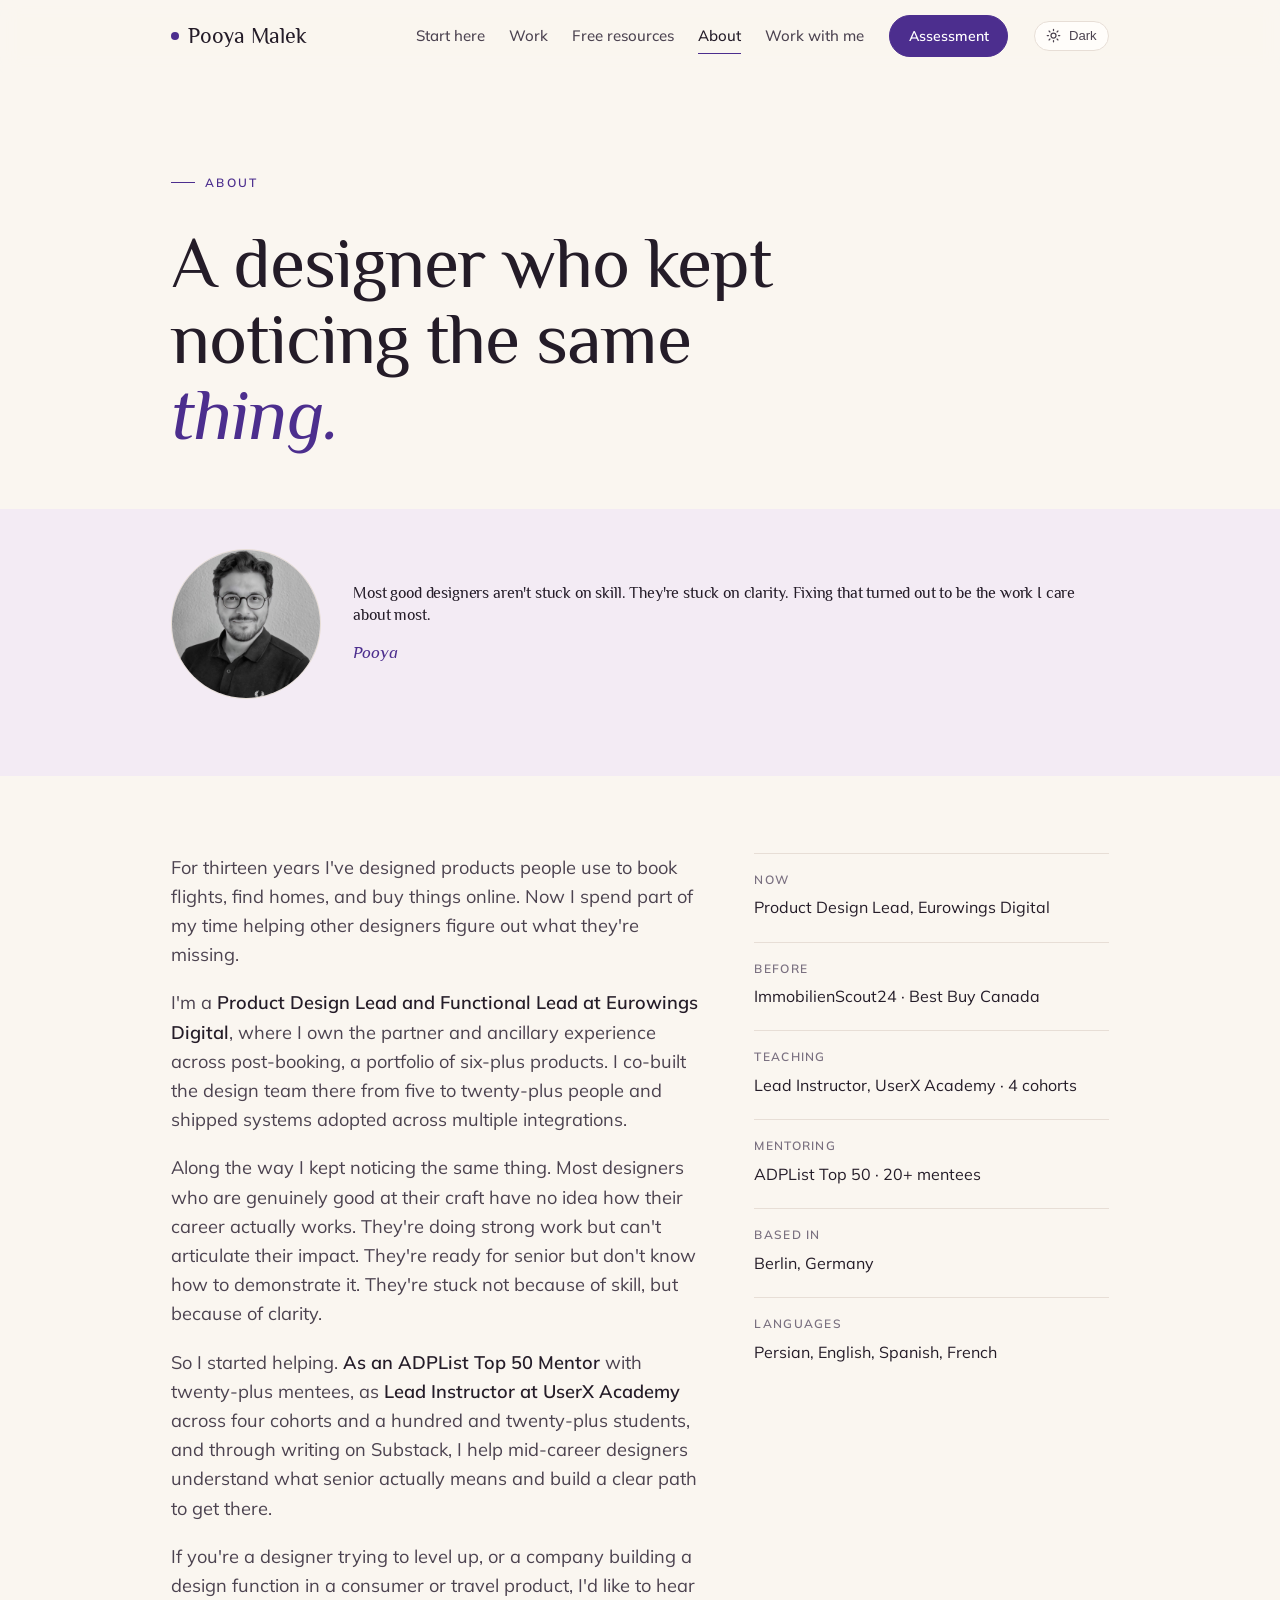
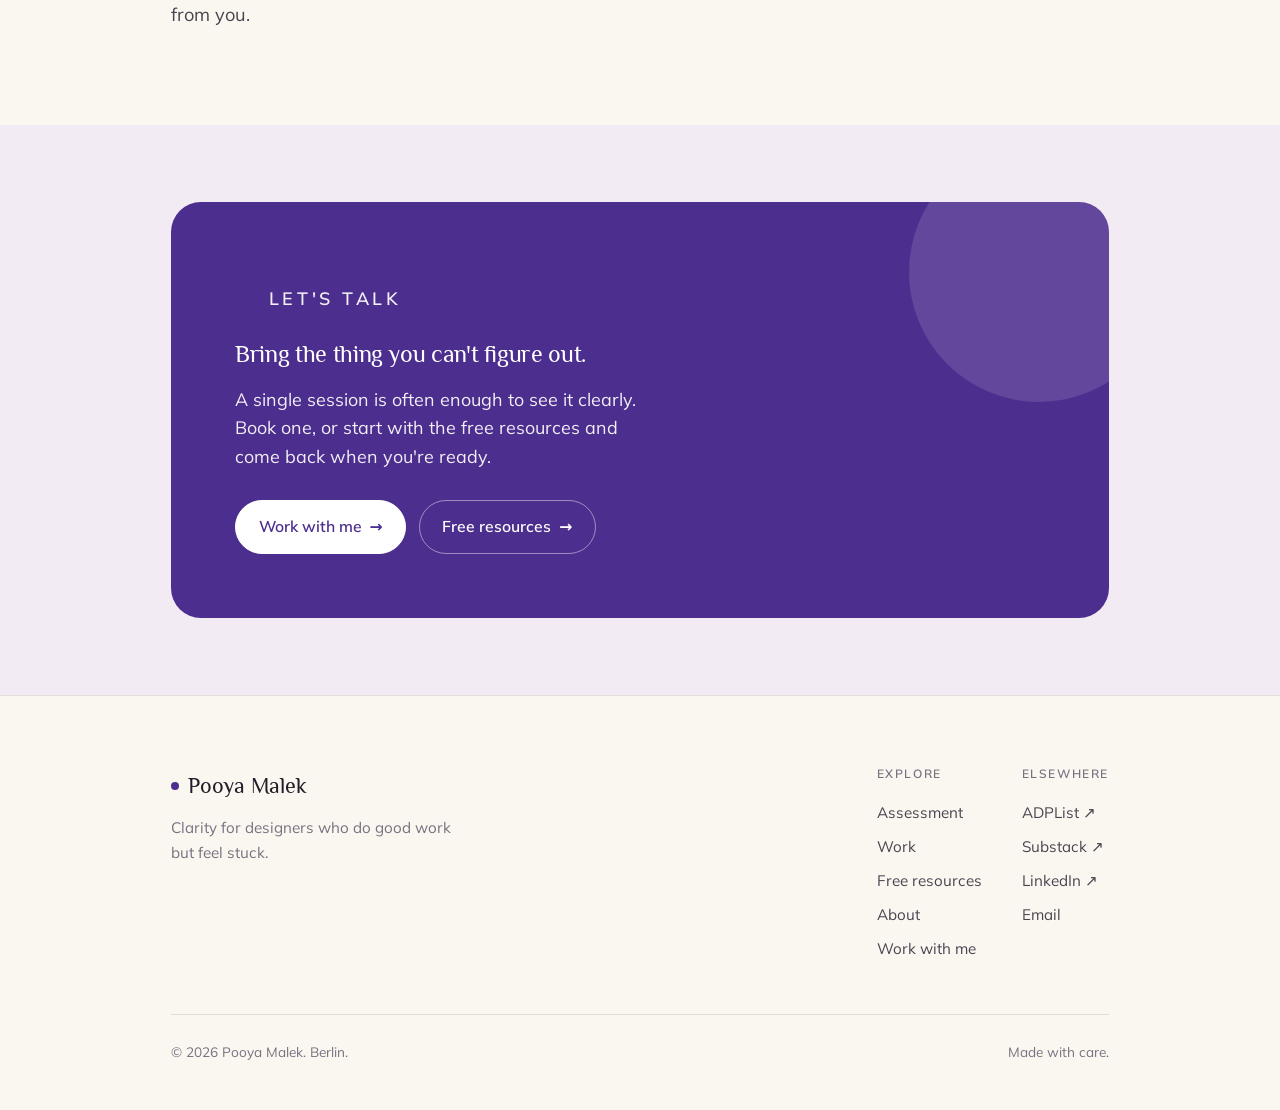
==== about.html @ 106bab78 "Initial commit" ====
<!DOCTYPE html>
<html lang="en" data-theme="light">
<head>
<meta charset="UTF-8" />
<meta name="viewport" content="width=device-width, initial-scale=1.0" />
<title>About · Pooya Malek</title>
<meta name="description" content="Product Design Lead at Eurowings Digital, ADPList Top 50 mentor, and instructor. Thirteen years designing consumer products, now helping designers find clarity." />
<link rel="canonical" href="https://www.pooyamalek.com/about.html" />
<link rel="icon" href="assets/favicon.svg" type="image/svg+xml" />
<script defer data-domain="www.pooyamalek.com" src="https://plausible.io/js/script.js"></script>
<link rel="preconnect" href="https://fonts.googleapis.com" />
<link rel="preconnect" href="https://fonts.gstatic.com" crossorigin />
<link href="https://fonts.googleapis.com/css2?family=Philosopher:ital,wght@0,400;0,700;1,400;1,700&family=Mulish:wght@400;500;600;700&display=swap" rel="stylesheet" />
<link rel="stylesheet" href="styles.css" />
<script src="script.js"></script>
<style>
  .about-grid{display:grid;gap:clamp(2rem,4vw,4rem);}
  .about-body p{color:var(--ink-soft);font-size:1.14rem;margin:0 0 1.2rem;max-width:60ch;}
  .about-body p strong{color:var(--ink);font-weight:600;}
  .about-side{display:grid;gap:1.3rem;align-content:start;}
  .about-side .row{border-top:1px solid var(--line);padding-top:1rem;}
  .about-side .k{font-size:.75rem;letter-spacing:.11em;text-transform:uppercase;color:var(--muted);font-weight:600;}
  .about-side .v{margin-top:.4rem;}
  @media(min-width:820px){.about-grid{grid-template-columns:1.5fr 1fr;}}
</style>
</head>
<body>
<a class="sr-only" href="#main">Skip to content</a>
<header class="nav" id="nav">
  <div class="wrap nav-inner">
    <a href="index.html" class="logo" aria-label="Pooya Malek, home"><span class="d"></span>Pooya Malek</a>
    <div class="nav-right">
      <nav class="nav-links" id="navLinks" aria-label="Primary">
        <a href="index.html">Start here</a>
        <a href="work.html">Work</a>
        <a href="resources.html">Free resources</a>
        <a href="about.html" aria-current="page">About</a>
        <a href="work-with-me.html">Work with me</a>
      </nav>
      <a href="assessment.html" class="btn solid nav-assess">Assessment</a>
      <button class="toggle" id="themeBtn" aria-label="Toggle light and dark theme">
        <svg viewBox="0 0 24 24" fill="none" stroke="currentColor" stroke-width="2" stroke-linecap="round" aria-hidden="true"><circle cx="12" cy="12" r="4"/><path d="M12 2v2M12 20v2M4.9 4.9l1.4 1.4M17.7 17.7l1.4 1.4M2 12h2M20 12h2M4.9 19.1l1.4-1.4M17.7 6.3l1.4-1.4"/></svg>
        <span id="themeLabel">Dark</span>
      </button>
      <button class="menu-btn" id="menuBtn" aria-label="Toggle menu" aria-expanded="false" aria-controls="navLinks"><span></span></button>
    </div>
  </div>
</header>

<main id="main">
  <section class="hero">
    <div class="wrap">
      <p class="kicker reveal">About</p>
      <h1 class="reveal d1">A designer who kept noticing the same <em>thing.</em></h1>
    </div>
  </section>

  <section class="human" style="padding-top:clamp(1.5rem,4vw,2.5rem);">
    <div class="wrap human-grid">
      <img class="photo reveal" src="assets/pooya.jpg" alt="Pooya Malek" />
      <div class="reveal d1">
        <p class="note">Most good designers aren't stuck on skill. They're stuck on clarity. Fixing that turned out to be the work I care about most.
        <span class="sign">Pooya</span></p>
      </div>
    </div>
  </section>

  <section>
    <div class="wrap about-grid">
      <div class="about-body reveal">
        <p>For thirteen years I've designed products people use to book flights, find homes, and buy things online. Now I spend part of my time helping other designers figure out what they're missing.</p>
        <p>I'm a <strong>Product Design Lead and Functional Lead at Eurowings Digital</strong>, where I own the partner and ancillary experience across post-booking, a portfolio of six-plus products. I co-built the design team there from five to twenty-plus people and shipped systems adopted across multiple integrations.</p>
        <p>Along the way I kept noticing the same thing. Most designers who are genuinely good at their craft have no idea how their career actually works. They're doing strong work but can't articulate their impact. They're ready for senior but don't know how to demonstrate it. They're stuck not because of skill, but because of clarity.</p>
        <p>So I started helping. <strong>As an ADPList Top 50 Mentor</strong> with twenty-plus mentees, as <strong>Lead Instructor at UserX Academy</strong> across four cohorts and a hundred and twenty-plus students, and through writing on Substack, I help mid-career designers understand what senior actually means and build a clear path to get there.</p>
        <p>If you're a designer trying to level up, or a company building a design function in a consumer or travel product, I'd like to hear from you.</p>
      </div>
      <aside class="about-side reveal d1">
        <div class="row"><div class="k">Now</div><div class="v">Product Design Lead, Eurowings Digital</div></div>
        <div class="row"><div class="k">Before</div><div class="v">ImmobilienScout24 &middot; Best Buy Canada</div></div>
        <div class="row"><div class="k">Teaching</div><div class="v">Lead Instructor, UserX Academy &middot; 4 cohorts</div></div>
        <div class="row"><div class="k">Mentoring</div><div class="v">ADPList Top 50 &middot; 20+ mentees</div></div>
        <div class="row"><div class="k">Based in</div><div class="v">Berlin, Germany</div></div>
        <div class="row"><div class="k">Languages</div><div class="v">Persian, English, Spanish, French</div></div>
      </aside>
    </div>
  </section>

  <section class="cta-band">
    <div class="wrap">
      <div class="cta-card reveal">
        <div class="inner">
          <p class="kicker" style="color:var(--btn-fg);">Let's talk</p>
          <h2>Bring the thing you can't figure out.</h2>
          <p>A single session is often enough to see it clearly. Book one, or start with the free resources and come back when you're ready.</p>
          <div class="cta-actions">
            <a class="btn on-purple" href="work-with-me.html">Work with me <span class="arrow" aria-hidden="true">&rarr;</span></a>
            <a class="btn on-purple-ghost" href="resources.html">Free resources <span class="arrow" aria-hidden="true">&rarr;</span></a>
          </div>
        </div>
      </div>
    </div>
  </section>
</main>

<footer class="foot">
  <div class="wrap">
    <div class="foot-grid">
      <div>
        <a href="index.html" class="logo"><span class="d"></span>Pooya Malek</a>
        <p class="tag">Clarity for designers who do good work but feel stuck.</p>
      </div>
      <div class="foot-links">
        <div class="foot-col"><h2>Explore</h2><a href="assessment.html">Assessment</a><a href="work.html">Work</a><a href="resources.html">Free resources</a><a href="about.html">About</a><a href="work-with-me.html">Work with me</a></div>
        <div class="foot-col"><h2>Elsewhere</h2><a href="https://adplist.org/mentors/pooya-malek" target="_blank" rel="noopener">ADPList &#8599;</a><a href="https://substack.com/@pooyamalek" target="_blank" rel="noopener">Substack &#8599;</a><a href="https://www.linkedin.com/in/pooyamalek/" target="_blank" rel="noopener">LinkedIn &#8599;</a><a href="mailto:malek.pooya@gmail.com">Email</a></div>
      </div>
    </div>
    <div class="foot-bottom"><span>&copy; <span id="year"></span> Pooya Malek. Berlin.</span><span>Made with care.</span></div>
  </div>
</footer>
</body>
</html>
---- styles.css ----
/* =========================================================
   Pooya Malek · warm & human design system
   Purple accent on warm neutrals. Light + dark.
   ========================================================= */

:root{
  --serif:"Philosopher",Georgia,serif;
  --sans:"Mulish",ui-sans-serif,system-ui,-apple-system,sans-serif;
  --maxw:1040px;
  --g:clamp(1.15rem,4vw,3.5rem);
  --r:18px;
  --ease:cubic-bezier(.2,.8,.2,1);
}

/* ---- Themes: warm neutrals + purple ---- */
html[data-theme="light"]{
  --bg:#FAF6F0; --surface:#FFFDFA; --raise:#F3EBF4;
  --ink:#241C28; --ink-soft:#4C4350; --muted:#7A7080; --line:#E7DED6;
  --purple:#4C2E8E; --purple-2:#6D4AE0; --wash:#F1E9F7; --btn-fg:#FFFFFF;
  --shadow:0 24px 60px rgba(48,28,74,.10);
}
html[data-theme="dark"]{
  --bg:#17121C; --surface:#201826; --raise:#241C2E;
  --ink:#F1EBEF; --ink-soft:#CFC6D2; --muted:#9A8FA2; --line:#332A3C;
  --purple:#BBA4FF; --purple-2:#C9B6FF; --wash:#211830; --btn-fg:#170F22;
  --shadow:0 24px 60px rgba(0,0,0,.45);
}

*{box-sizing:border-box;}
html{-webkit-text-size-adjust:100%;scroll-behavior:smooth;}
body{
  margin:0;background:var(--bg);color:var(--ink);
  font-family:var(--sans);font-size:clamp(1rem,.97rem+.16vw,1.115rem);line-height:1.6;
  -webkit-font-smoothing:antialiased;text-rendering:optimizeLegibility;overflow-x:hidden;
  transition:background .4s var(--ease),color .4s var(--ease);
}
a{color:inherit;text-decoration:none;}
img{max-width:100%;display:block;}
.wrap{max-width:var(--maxw);margin:0 auto;padding:0 var(--g);}
.sr-only{position:absolute;width:1px;height:1px;padding:0;margin:-1px;overflow:hidden;clip:rect(0,0,0,0);white-space:nowrap;border:0;}

h1,h2,h3{font-family:var(--serif);font-weight:300;letter-spacing:-.015em;line-height:1.08;margin:0;}
em{font-style:italic;color:var(--purple);}

/* ---- Type helpers ---- */
.kicker{font-size:.75rem;font-weight:600;letter-spacing:.2em;text-transform:uppercase;color:var(--purple);display:inline-flex;gap:.6rem;align-items:center;font-family:var(--sans);}
.kicker::before{content:"";width:24px;height:1.5px;background:var(--purple);}
.lead{color:var(--ink-soft);max-width:54ch;margin:1.1rem 0 0;font-size:1.12rem;}

/* ---- Buttons ---- */
.btn{
  display:inline-flex;align-items:center;gap:.5rem;font-family:var(--sans);font-weight:600;font-size:.98rem;
  border-radius:100px;padding:.85rem 1.4rem;cursor:pointer;border:1.5px solid var(--purple);
  transition:transform .2s var(--ease),opacity .2s,background .25s,color .25s,box-shadow .25s;
}
.btn .arrow{transition:transform .2s var(--ease);}
.btn:hover .arrow{transform:translate(3px,-3px);}
.btn.solid{background:var(--purple);color:var(--btn-fg);}
.btn.solid:hover{transform:translateY(-2px);box-shadow:var(--shadow);}
.btn.ghost{background:transparent;color:var(--ink);}
.btn.ghost:hover{background:var(--purple);color:var(--btn-fg);}

/* ---- Nav ---- */
header.nav{position:sticky;top:0;z-index:60;background:color-mix(in srgb,var(--bg) 84%,transparent);backdrop-filter:saturate(140%) blur(10px);border-bottom:1px solid transparent;transition:border-color .3s,background .4s;}
header.nav.scrolled{border-color:var(--line);}
.nav-inner{display:flex;align-items:center;justify-content:space-between;height:72px;}
.logo{font-family:var(--serif);font-weight:500;font-size:1.4rem;letter-spacing:-.01em;display:flex;align-items:center;gap:.55rem;}
.logo .d{width:8px;height:8px;border-radius:50%;background:var(--purple);}
.nav-right{display:flex;align-items:center;gap:1.6rem;}
.nav-links{display:flex;align-items:center;gap:1.5rem;}
.nav-links a{font-size:.94rem;font-weight:500;color:var(--ink-soft);position:relative;padding:.2rem 0;}
.nav-links a::after{content:"";position:absolute;left:0;bottom:-3px;height:1.5px;width:0;background:var(--purple);transition:width .25s var(--ease);}
.nav-links a:hover,.nav-links a[aria-current="page"]{color:var(--ink);}
.nav-links a:hover::after,.nav-links a[aria-current="page"]::after{width:100%;}
.nav-assess{padding:.55rem 1.15rem;font-size:.88rem;white-space:nowrap;flex-shrink:0;}
.toggle{display:inline-flex;align-items:center;gap:.5rem;border:1px solid var(--line);background:var(--surface);color:var(--ink-soft);border-radius:100px;padding:.42rem .7rem;font-size:.82rem;font-weight:500;cursor:pointer;transition:all .25s;}
.toggle:hover{border-color:var(--purple);color:var(--purple);}
.toggle svg{width:15px;height:15px;}
.menu-btn{display:none;background:none;border:none;cursor:pointer;width:44px;height:44px;align-items:center;justify-content:center;}
.menu-btn span,.menu-btn span::before,.menu-btn span::after{content:"";display:block;width:22px;height:2px;background:var(--ink);transition:transform .3s,opacity .3s;position:relative;}
.menu-btn span::before{position:absolute;top:-7px;}
.menu-btn span::after{position:absolute;top:7px;}
body.menu-open .menu-btn span{background:transparent;}
body.menu-open .menu-btn span::before{transform:translateY(7px) rotate(45deg);}
body.menu-open .menu-btn span::after{transform:translateY(-7px) rotate(-45deg);}

/* ---- Sections ---- */
section{padding:clamp(2.8rem,6vw,4.8rem) 0;}
.section-head{max-width:60ch;}
.section-head h2{font-size:clamp(1.9rem,1.4rem+2vw,3.1rem);margin-top:1rem;}

/* ---- Hero ---- */
.hero{padding:clamp(3rem,7vw,5.5rem) 0 clamp(2.4rem,5vw,3.5rem);position:relative;overflow:hidden;}
.hero h1{font-size:clamp(2.3rem,5.6vw,4.6rem);line-height:1.06;max-width:16ch;margin-top:1.3rem;}
.hero .sub{max-width:46ch;color:var(--ink-soft);font-size:clamp(1.05rem,1rem+.35vw,1.28rem);margin:1.4rem 0 0;}
.hero .cta{display:flex;flex-wrap:wrap;gap:.8rem;margin-top:1.9rem;}
.hero-meta{display:flex;flex-wrap:wrap;gap:1.3rem 2rem;margin-top:2.6rem;padding-top:1.8rem;border-top:1px solid var(--line);}
.hero-meta .n{font-family:var(--serif);font-weight:400;font-size:1.9rem;line-height:1;}
.hero-meta .l{font-size:.82rem;color:var(--muted);margin-top:.35rem;}

/* ---- Hero: conversational reveal (home page only) ---- */
.hero-convo{--ease-expo:cubic-bezier(.16,1,.3,1);}
.hero-glow{
  position:absolute;inset:-15% -10% auto -10%;height:135%;z-index:-1;pointer-events:none;
  background:
    radial-gradient(42% 55% at 28% 22%, color-mix(in srgb,var(--purple) 22%,transparent), transparent 70%),
    radial-gradient(34% 46% at 76% 62%, color-mix(in srgb,var(--purple-2) 18%,transparent), transparent 70%);
  filter:blur(40px);
  opacity:.55;
  animation:heroGlowDrift 22s ease-in-out infinite alternate;
}
@keyframes heroGlowDrift{
  0%{transform:translate3d(0,0,0) scale(1);}
  100%{transform:translate3d(2%,-3%,0) scale(1.07);}
}
.convo-in{opacity:0;animation:convoRise .6s both;animation-timing-function:var(--ease-expo);}
.convo-kicker{position:relative;display:inline-flex;align-items:center;animation-delay:.05s;}
.convo-sub{animation-delay:1.75s;}
.convo-cta{animation-delay:1.85s;}
.convo-stats{animation-delay:1.95s;}
@keyframes convoRise{from{opacity:0;transform:translateY(14px);}to{opacity:1;transform:translateY(0);}}
.cursor-blink{
  display:inline-block;width:2px;height:.85em;margin-left:.4em;vertical-align:-.1em;background:var(--purple);
  animation:cursorBlink .3s steps(1) 2, cursorFadeOut .25s linear .6s forwards;
}
@keyframes cursorBlink{50%{opacity:0;}}
@keyframes cursorFadeOut{to{opacity:0;}}
.convo-h1 .beat{display:inline-block;}
.convo-h1 .beat-1{opacity:0;animation:convoRise .6s .3s both;animation-timing-function:var(--ease-expo);}
.beat-wrap{position:relative;display:inline-block;}
.typing-dots{
  position:absolute;left:.05em;top:.4em;display:inline-flex;align-items:center;gap:.28em;opacity:0;
  animation:dotsInOut .55s ease .9s both;
}
.typing-dots i{width:.42rem;height:.42rem;border-radius:50%;background:var(--purple);display:inline-block;animation:dotPulse 1s ease-in-out infinite;}
.typing-dots i:nth-child(2){animation-delay:.15s;}
.typing-dots i:nth-child(3){animation-delay:.3s;}
@keyframes dotPulse{0%,100%{transform:translateY(0);opacity:.4;}50%{transform:translateY(-3px);opacity:1;}}
@keyframes dotsInOut{0%{opacity:0;}25%{opacity:1;}80%{opacity:1;}100%{opacity:0;}}
.convo-h1 .beat-2{opacity:0;animation:convoRise .5s 1.2s both;animation-timing-function:var(--ease-expo);}
.btn-nudge .nudge-arrow{display:inline-block;margin-left:.1em;animation:nudgeBounce 1.8s ease-in-out infinite;}
@keyframes nudgeBounce{0%,100%{transform:translateY(0);}50%{transform:translateY(3px);}}
@media(prefers-reduced-motion:reduce){
  .hero-glow{animation:none;}
  .typing-dots{display:none;}
  .btn-nudge .nudge-arrow{animation:none;}
}

/* ---- Human hello ---- */
.human{background:var(--raise);transition:background .4s;}
.human-grid{display:grid;gap:2rem;align-items:center;}
.photo{width:150px;height:150px;border-radius:50%;object-fit:cover;border:1px solid var(--line);flex-shrink:0;
  background:radial-gradient(circle at 35% 30%,color-mix(in srgb,var(--purple) 30%,var(--surface)),var(--surface));
  display:flex;align-items:center;justify-content:center;color:var(--muted);font-size:.7rem;text-align:center;line-height:1.3;}
.note{font-family:var(--serif);font-weight:300;font-size:clamp(1.25rem,1rem+1vw,1.9rem);line-height:1.35;letter-spacing:-.01em;}
.note .sign{display:block;font-style:italic;font-size:1.05rem;color:var(--purple);margin-top:1rem;}

/* ---- Questions accordion ---- */
.qa{margin-top:2rem;border-top:1px solid var(--line);}
.qitem{border-bottom:1px solid var(--line);}
.qbtn{width:100%;text-align:left;background:none;border:none;cursor:pointer;padding:1.3rem 0;display:flex;justify-content:space-between;gap:1rem;align-items:baseline;color:var(--ink);font-family:var(--serif);font-weight:400;font-size:clamp(1.15rem,1rem+.6vw,1.5rem);letter-spacing:-.01em;}
.qbtn .pl{color:var(--purple);flex-shrink:0;font-family:var(--sans);font-size:1.4rem;line-height:1;transition:transform .3s;}
.qitem.open .pl{transform:rotate(45deg);}
.qans{max-height:0;overflow:hidden;transition:max-height .4s var(--ease);}
.qans p{margin:0 0 1.3rem;color:var(--ink-soft);font-size:1.06rem;max-width:62ch;}
.qitem.open .qans{max-height:420px;}

/* ---- Stories ---- */
.stories{display:grid;gap:1.2rem;margin-top:2rem;}
.story{background:var(--surface);border:1px solid var(--line);border-radius:var(--r);padding:1.6rem;transition:background .4s,transform .3s var(--ease),border-color .3s;}
.story:hover{transform:translateY(-4px);border-color:var(--purple);}
.story .stage{font-size:.72rem;letter-spacing:.12em;text-transform:uppercase;color:var(--muted);margin-bottom:.5rem;}
.story .was{font-family:var(--serif);font-style:italic;font-weight:300;font-size:1.25rem;line-height:1.3;color:var(--ink);}
.story .shift{margin:1.1rem 0;color:var(--ink-soft);font-size:.98rem;border-left:2px solid var(--purple);padding-left:.9rem;}
.story .now{font-weight:600;color:var(--purple);font-size:1rem;}

/* ---- Cards / resources ---- */
.grid-2{display:grid;gap:1.1rem;}
.rcard{background:var(--surface);border:1.5px solid var(--line);border-radius:var(--r);padding:1.5rem;display:flex;justify-content:space-between;gap:1rem;align-items:center;transition:background .4s,transform .3s var(--ease),border-color .3s,box-shadow .3s;}
.rcard:hover{transform:translateY(-3px);border-color:var(--purple);}
.rcard:target{border-color:var(--purple);box-shadow:var(--shadow);}
.rcard .t{font-family:var(--serif);font-weight:400;font-size:1.25rem;letter-spacing:-.01em;}
.rcard .m{font-size:.85rem;color:var(--muted);margin-top:.3rem;}
.rcard .gap-tag{font-size:.7rem;letter-spacing:.08em;text-transform:uppercase;color:var(--purple);font-weight:600;margin-top:.6rem;}
.rcard .get{font-size:.85rem;font-weight:600;color:var(--purple);white-space:nowrap;border:1px solid var(--line);border-radius:100px;padding:.5rem .9rem;transition:all .2s;}
.rcard:hover .get{border-color:var(--purple);}
.soft-note{margin-top:1.4rem;font-size:.95rem;color:var(--ink-soft);}
.soft-note b{color:var(--ink);}

/* ---- Case studies ---- */
.cases{display:grid;gap:1.5rem;margin-top:2rem;}
.case{border:1px solid var(--line);border-radius:var(--r);background:var(--surface);padding:clamp(1.6rem,3vw,2.4rem);display:grid;gap:1.3rem;transition:background .4s,transform .3s var(--ease),box-shadow .3s,border-color .3s;}
.case:hover{transform:translateY(-4px);border-color:var(--purple);box-shadow:var(--shadow);}
.case-top{display:flex;justify-content:space-between;gap:1rem;flex-wrap:wrap;align-items:flex-start;}
.case-role{font-size:.85rem;color:var(--muted);}
.case-tag{font-size:.7rem;letter-spacing:.12em;text-transform:uppercase;color:var(--purple);border:1px solid var(--line);border-radius:100px;padding:.35rem .8rem;}
.case h2{font-size:clamp(1.5rem,1.2rem+1.3vw,2.2rem);max-width:22ch;}
.case-detail{display:grid;gap:1.4rem;}
.case-block .k{font-size:.76rem;letter-spacing:.1em;text-transform:uppercase;color:var(--muted);margin-bottom:.5rem;}
.case-block p{margin:0;color:var(--ink-soft);}
.case-out{display:flex;flex-wrap:wrap;gap:1.2rem 2rem;padding-top:1.3rem;border-top:1px solid var(--line);}
.case-out .n{font-family:var(--serif);font-weight:400;font-size:1.5rem;}
.case-out .l{font-size:.82rem;color:var(--muted);margin-top:.25rem;max-width:24ch;}

/* ---- Offer / ways to work ---- */
.offer-grid{display:grid;gap:1.3rem;margin-top:2rem;}
.ocard{background:var(--surface);border:1px solid var(--line);border-radius:var(--r);padding:clamp(1.6rem,3vw,2.2rem);display:grid;gap:.9rem;align-content:start;transition:background .4s,transform .3s var(--ease),box-shadow .3s;}
.ocard:hover{transform:translateY(-4px);box-shadow:var(--shadow);}
.ocard.feature{background:var(--purple);color:var(--btn-fg);border-color:var(--purple);}
.ocard .num{font-family:var(--serif);font-style:italic;color:var(--purple);font-size:1rem;}
.ocard.feature .num{color:var(--btn-fg);opacity:.85;}
.ocard h2{font-size:1.5rem;}
.ocard p{margin:0;color:var(--ink-soft);}
.ocard.feature p{color:var(--btn-fg);opacity:.92;}
.ocard .who{font-size:.9rem;color:var(--muted);border-top:1px solid var(--line);padding-top:1rem;margin-top:.4rem;}
.ocard.feature .who{color:var(--btn-fg);opacity:.85;border-color:color-mix(in srgb,var(--btn-fg) 25%,transparent);}
.ocard .card-link{font-weight:600;font-size:.95rem;color:var(--purple);display:inline-flex;gap:.4rem;align-items:center;margin-top:.3rem;}
.ocard.feature .card-link{color:var(--btn-fg);}
.ocard .card-link .arrow{transition:transform .2s var(--ease);}
.ocard .card-link:hover .arrow{transform:translate(3px,-3px);}

/* ---- CTA band ---- */
.cta-band{background:var(--raise);transition:background .4s;}
.cta-card{background:var(--purple);color:var(--btn-fg);border-radius:clamp(20px,3vw,30px);padding:clamp(2.2rem,6vw,4rem);position:relative;overflow:hidden;}
.cta-card::before{content:"";position:absolute;right:-60px;top:-60px;width:260px;height:260px;border-radius:50%;background:color-mix(in srgb,#fff 12%,transparent);}
.cta-card .inner{position:relative;z-index:2;max-width:42ch;}
.cta-card h2{color:var(--btn-fg);font-size:clamp(1.9rem,1.4rem+2.4vw,3.2rem);}
.cta-card p{opacity:.92;font-size:1.12rem;margin:1.1rem 0 1.8rem;}
.cta-actions{display:flex;flex-wrap:wrap;gap:.8rem;}
.btn.on-purple{background:var(--btn-fg);color:var(--purple);border-color:var(--btn-fg);}
.btn.on-purple:hover{transform:translateY(-2px);}
.btn.on-purple-ghost{background:transparent;color:var(--btn-fg);border-color:color-mix(in srgb,var(--btn-fg) 45%,transparent);}
.btn.on-purple-ghost:hover{background:var(--btn-fg);color:var(--purple);}

/* ---- Footer ---- */
footer.foot{padding:clamp(3rem,6vw,4.5rem) 0 3rem;border-top:1px solid var(--line);}
.foot-grid{display:flex;justify-content:space-between;flex-wrap:wrap;gap:2rem;}
.foot .tag{color:var(--muted);margin-top:.8rem;max-width:32ch;font-size:.95rem;}
.foot-links{display:flex;gap:2.5rem;flex-wrap:wrap;}
.foot-col h2{font-size:.75rem;letter-spacing:.13em;text-transform:uppercase;color:var(--muted);font-weight:600;margin:0 0 1rem;font-family:var(--sans);}
.foot-col a{display:block;color:var(--ink-soft);font-size:.95rem;padding:.3rem 0;transition:color .2s;}
.foot-col a:hover{color:var(--purple);}
.foot-bottom{display:flex;justify-content:space-between;flex-wrap:wrap;gap:1rem;margin-top:3rem;padding-top:1.6rem;border-top:1px solid var(--line);color:var(--muted);font-size:.85rem;}

/* ---- Reveal ---- */
.reveal{opacity:0;transform:translateY(22px);transition:opacity .7s var(--ease),transform .7s var(--ease);}
.reveal.in{opacity:1;transform:none;}
.reveal.d1{transition-delay:.08s;} .reveal.d2{transition-delay:.16s;} .reveal.d3{transition-delay:.24s;}

/* ---- Responsive ---- */
@media(min-width:720px){
  .human-grid{grid-template-columns:auto 1fr;}
  .stories{grid-template-columns:repeat(3,1fr);}
  .grid-2{grid-template-columns:repeat(2,1fr);}
  .cases{grid-template-columns:1fr 1fr;}
  .case-detail{grid-template-columns:1fr 1fr;}
  .offer-grid{grid-template-columns:repeat(3,1fr);}
}
@media(max-width:719px){
  .nav-links{position:fixed;inset:72px 0 auto 0;background:var(--bg);flex-direction:column;align-items:flex-start;gap:0;padding:1rem var(--g) 2rem;border-bottom:1px solid var(--line);transform:translateY(-120%);transition:transform .35s var(--ease);box-shadow:var(--shadow);}
  body.menu-open .nav-links{transform:translateY(0);}
  .nav-links a{padding:1rem 0;width:100%;border-bottom:1px solid var(--line);font-size:1.1rem;}
  .menu-btn{display:flex;}
}
@media(prefers-reduced-motion:reduce){
  *{animation-duration:.001ms!important;transition-duration:.001ms!important;scroll-behavior:auto!important;}
  .reveal{opacity:1;transform:none;}
}

/* ---- Assessment ---- */
.asmt{min-height:calc(100vh - 72px);display:flex;align-items:center;padding:clamp(1.5rem,4vw,3rem) 0;}
.asmt-card{background:var(--surface);border:1px solid var(--line);border-radius:var(--r);box-shadow:var(--shadow);padding:clamp(1.6rem,4vw,3rem);width:100%;max-width:680px;margin:0 auto;position:relative;overflow:hidden;}
.progress{height:4px;background:var(--line);border-radius:100px;overflow:hidden;margin-bottom:1.6rem;}
.progress span{display:block;height:100%;width:0;background:var(--purple);border-radius:100px;transition:width .5s var(--ease);}
.step{animation:stepIn .45s var(--ease) both;}
@keyframes stepIn{from{opacity:0;transform:translateY(10px);}to{opacity:1;transform:none;}}
.pooya-line{display:flex;gap:.7rem;align-items:flex-start;margin-bottom:1.3rem;}
.pooya-line .av{width:34px;height:34px;border-radius:50%;flex-shrink:0;background:var(--purple);color:var(--btn-fg);font-family:var(--serif);font-weight:500;display:flex;align-items:center;justify-content:center;font-size:.95rem;}
.pooya-line .who{font-size:.72rem;letter-spacing:.1em;text-transform:uppercase;color:var(--muted);}
.q-text{font-family:var(--serif);font-weight:400;font-size:clamp(1.4rem,1.1rem+1.4vw,2rem);line-height:1.2;letter-spacing:-.01em;}
.q-help{color:var(--muted);font-size:.95rem;margin-top:.5rem;}
.options{display:grid;gap:.7rem;margin-top:1.6rem;}
.opt{display:flex;align-items:center;gap:.9rem;text-align:left;width:100%;background:var(--bg);border:1.5px solid var(--line);border-radius:14px;padding:1rem 1.1rem;cursor:pointer;font-family:var(--sans);font-size:1.02rem;color:var(--ink);transition:border-color .2s,background .2s,transform .15s;min-height:56px;}
.opt:hover{border-color:var(--purple);transform:translateX(3px);}
.opt:focus-visible{outline:3px solid color-mix(in srgb,var(--purple) 30%,transparent);outline-offset:2px;}
.opt .dot{width:18px;height:18px;border-radius:50%;border:2px solid var(--line);flex-shrink:0;transition:all .2s;}
.opt:hover .dot{border-color:var(--purple);}
.opt.sel{border-color:var(--purple);background:var(--wash);}
.opt.sel .dot{border-color:var(--purple);background:var(--purple);box-shadow:inset 0 0 0 3px var(--surface);}
.nav-row{display:flex;justify-content:space-between;align-items:center;margin-top:1.8rem;gap:1rem;}
.back{background:none;border:none;color:var(--muted);font-family:var(--sans);font-size:.9rem;cursor:pointer;padding:.5rem 0;}
.back:hover{color:var(--ink);}
.back[hidden]{visibility:hidden;}
.count{font-size:.82rem;color:var(--muted);}
.center-block{text-align:center;}
.center-block .kicker{justify-content:center;margin-bottom:1.2rem;}
.center-block h1{font-family:var(--serif);font-weight:300;font-size:clamp(2rem,1.4rem+2.4vw,3.2rem);line-height:1.06;margin:0;}
.center-block p.lead{margin-left:auto;margin-right:auto;}
.field{display:flex;gap:.6rem;margin-top:1.6rem;flex-wrap:wrap;}
.field input{flex:1;min-width:220px;border:1.5px solid var(--line);border-radius:100px;padding:.9rem 1.2rem;font-family:var(--sans);font-size:1rem;background:var(--bg);color:var(--ink);}
.field input:focus{outline:none;border-color:var(--purple);box-shadow:0 0 0 3px color-mix(in srgb,var(--purple) 22%,transparent);}
.fineprint{font-size:.82rem;color:var(--muted);margin-top:1rem;}
.result-badge{display:inline-block;font-size:.72rem;letter-spacing:.14em;text-transform:uppercase;color:var(--purple);font-weight:600;}
.result h2{font-family:var(--serif);font-weight:300;font-size:clamp(1.8rem,1.4rem+2vw,2.8rem);line-height:1.08;margin:.5rem 0 0;}
.result .read{font-size:1.08rem;color:var(--ink-soft);margin-top:1.1rem;line-height:1.6;}
.plan{margin-top:1.6rem;border-top:1px solid var(--line);padding-top:1.4rem;display:grid;gap:.9rem;}
.plan .ph{font-size:.72rem;letter-spacing:.12em;text-transform:uppercase;color:var(--muted);}
.plan-step{display:flex;gap:.9rem;align-items:flex-start;}
.plan-step .n{font-family:var(--serif);color:var(--purple);font-size:1.2rem;line-height:1.3;flex-shrink:0;width:1.5rem;}
.plan-step p{margin:0;color:var(--ink-soft);}
.match{margin-top:1.5rem;background:var(--raise);border-radius:14px;padding:1.1rem 1.2rem;font-size:.95rem;}
.match b{color:var(--ink);}
.match a{color:var(--purple);font-weight:600;text-decoration:underline;text-underline-offset:3px;}
.result-cta{margin-top:1.6rem;display:flex;flex-wrap:wrap;gap:.8rem;}
.restart{margin-top:1.3rem;text-align:center;}
.restart button{background:none;border:none;color:var(--muted);font-size:.88rem;cursor:pointer;text-decoration:underline;text-underline-offset:3px;}
.lead-note{margin-top:1rem;font-size:.85rem;color:var(--muted);}
.lead-note.err{color:var(--accent-ink,var(--purple));}

/* ---- Plan page ---- */
.plan-empty{text-align:center;padding:clamp(3rem,8vw,5rem) 0;}
.pickup{display:flex;align-items:center;gap:.8rem;background:var(--raise);border:1px solid var(--line);border-radius:100px;padding:.7rem 1.2rem;margin-top:1.8rem;font-size:.92rem;color:var(--ink-soft);width:fit-content;}
.pickup a{color:var(--purple);font-weight:600;}
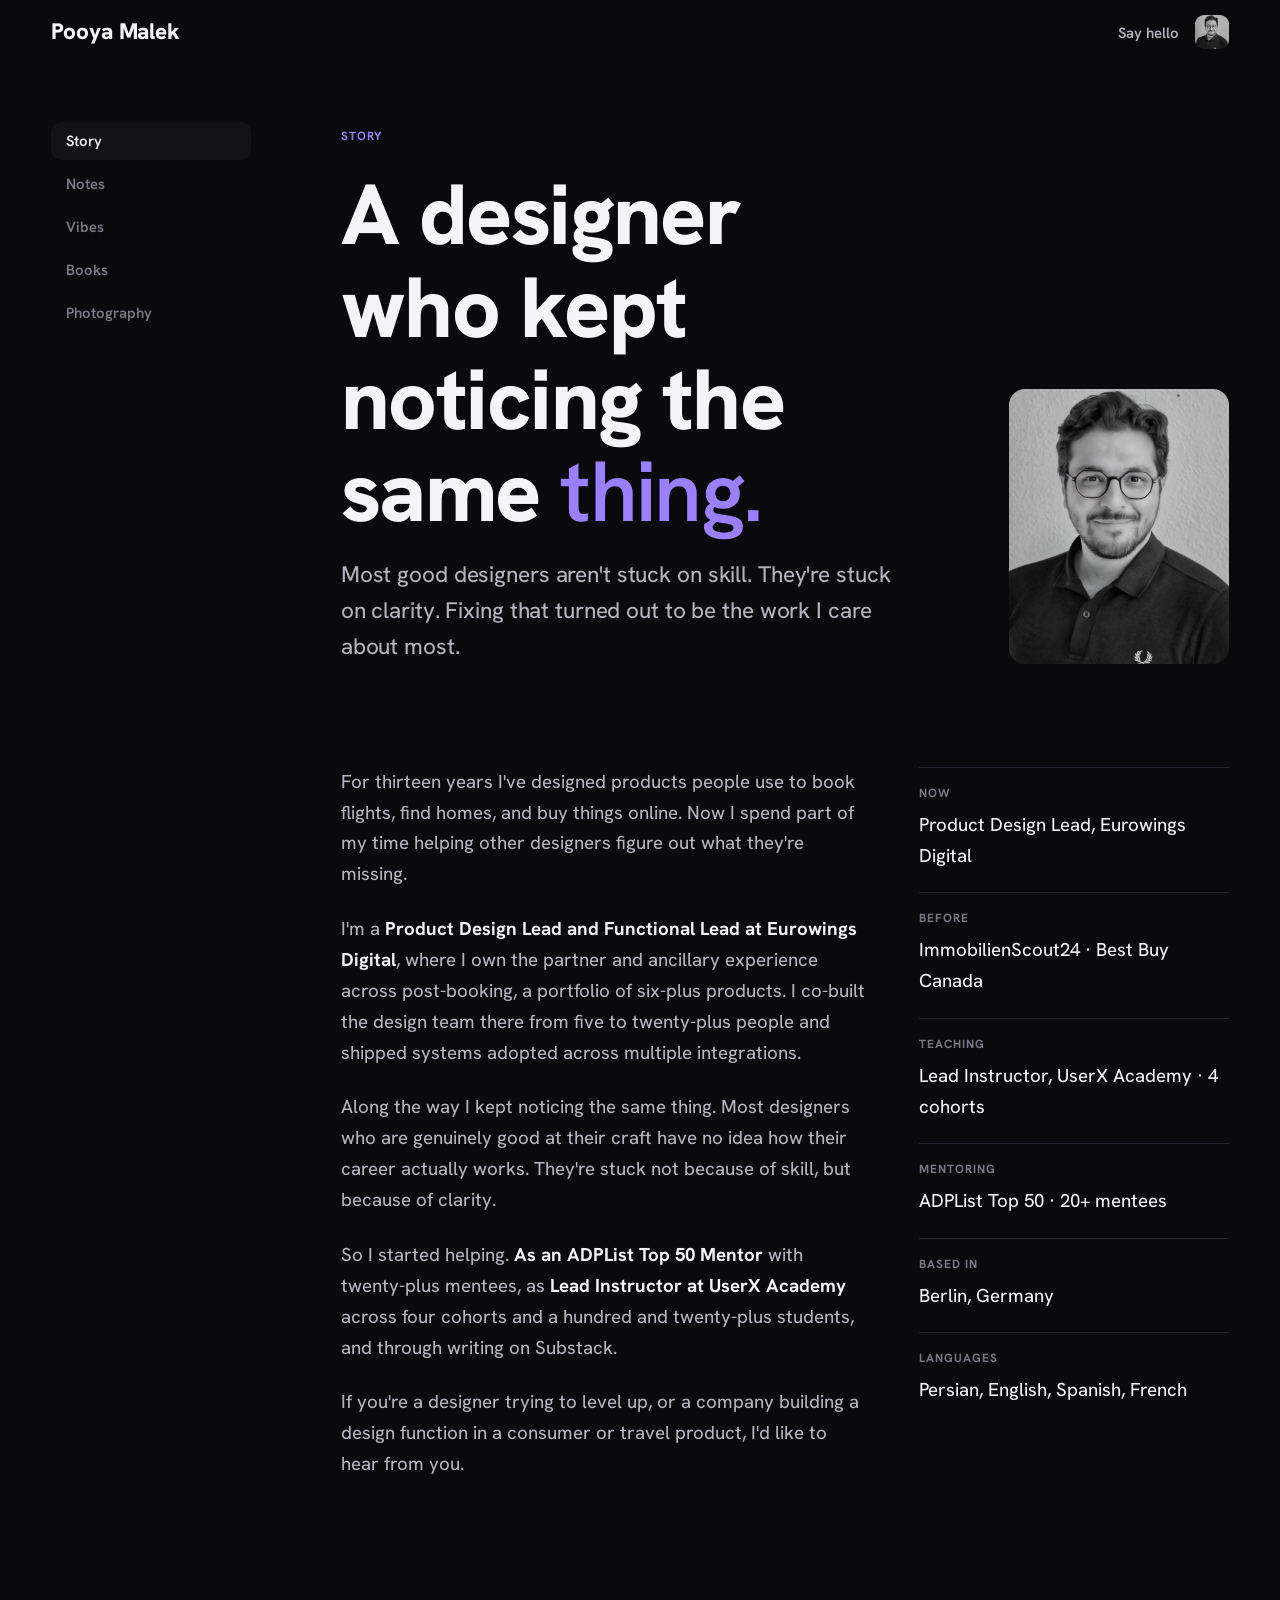
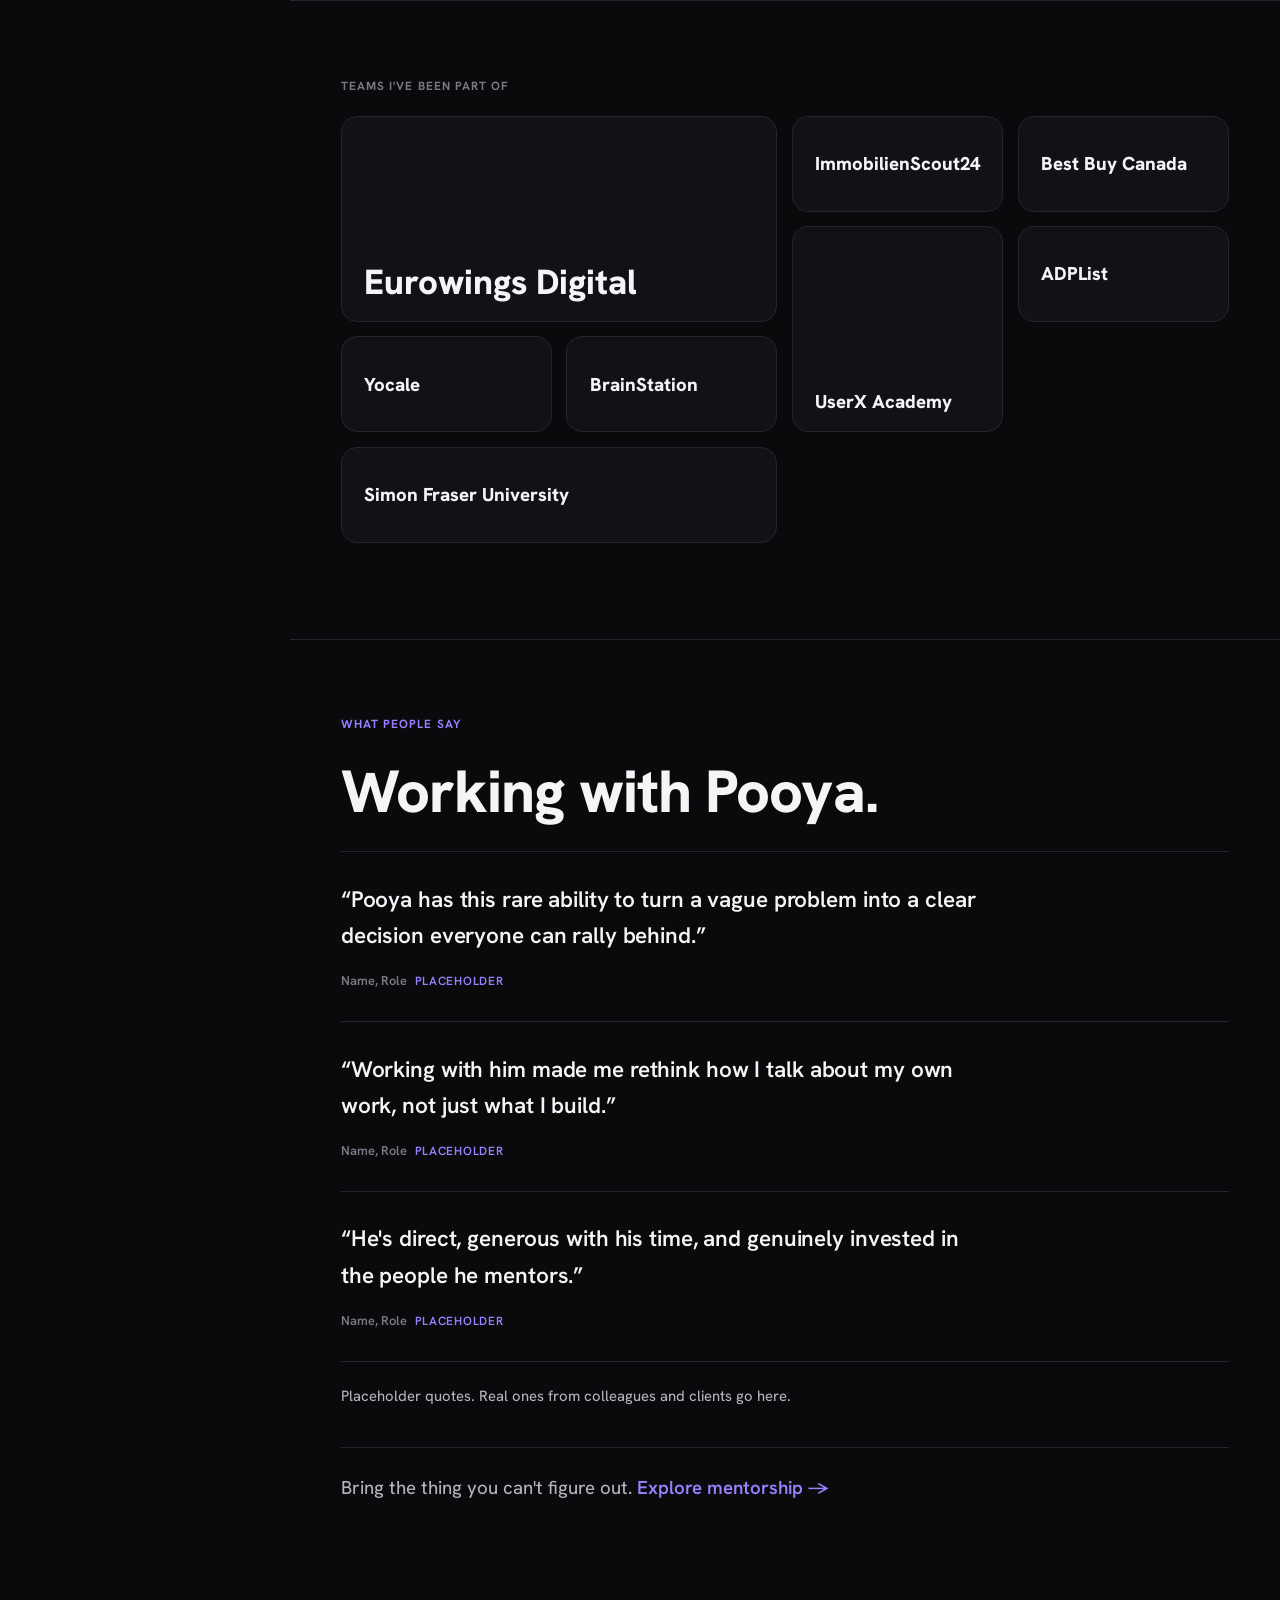
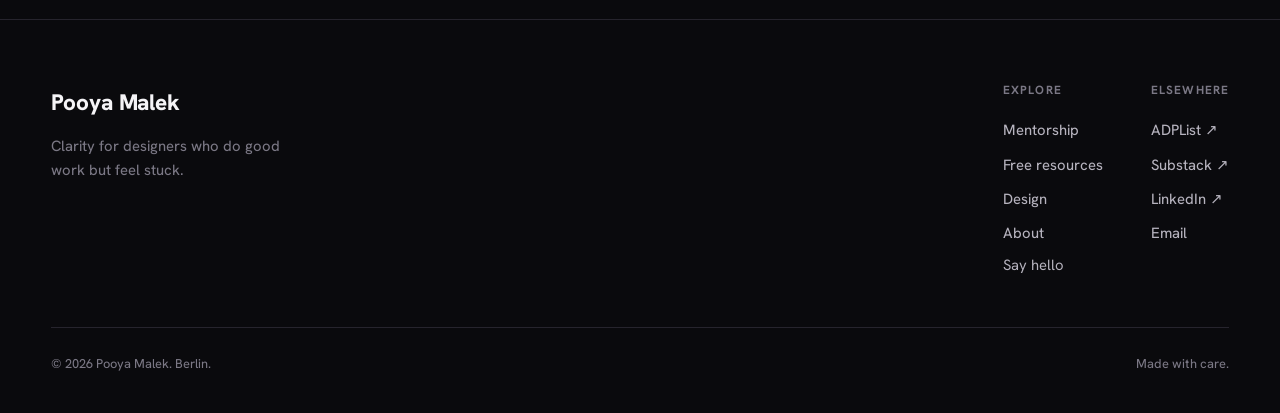
==== commit 0d56146e: "Rebuild as a hash-routed SPA with PWA support and a WebGL liquid-glow hero effect Replaces the multi" ====
--- a/about.html
+++ b/about.html
@@ -1,121 +1,13 @@
 <!DOCTYPE html>
-<html lang="en" data-theme="light">
+<html lang="en">
 <head>
 <meta charset="UTF-8" />
-<meta name="viewport" content="width=device-width, initial-scale=1.0" />
+<meta http-equiv="refresh" content="0; url=/#/about" />
+<link rel="canonical" href="https://www.pooyamalek.com/#/about" />
 <title>About · Pooya Malek</title>
-<meta name="description" content="Product Design Lead at Eurowings Digital, ADPList Top 50 mentor, and instructor. Thirteen years designing consumer products, now helping designers find clarity." />
-<link rel="canonical" href="https://www.pooyamalek.com/about.html" />
-<link rel="icon" href="assets/favicon.svg" type="image/svg+xml" />
-<script defer data-domain="www.pooyamalek.com" src="https://plausible.io/js/script.js"></script>
-<link rel="preconnect" href="https://fonts.googleapis.com" />
-<link rel="preconnect" href="https://fonts.gstatic.com" crossorigin />
-<link href="https://fonts.googleapis.com/css2?family=Philosopher:ital,wght@0,400;0,700;1,400;1,700&family=Mulish:wght@400;500;600;700&display=swap" rel="stylesheet" />
-<link rel="stylesheet" href="styles.css" />
-<script src="script.js"></script>
-<style>
-  .about-grid{display:grid;gap:clamp(2rem,4vw,4rem);}
-  .about-body p{color:var(--ink-soft);font-size:1.14rem;margin:0 0 1.2rem;max-width:60ch;}
-  .about-body p strong{color:var(--ink);font-weight:600;}
-  .about-side{display:grid;gap:1.3rem;align-content:start;}
-  .about-side .row{border-top:1px solid var(--line);padding-top:1rem;}
-  .about-side .k{font-size:.75rem;letter-spacing:.11em;text-transform:uppercase;color:var(--muted);font-weight:600;}
-  .about-side .v{margin-top:.4rem;}
-  @media(min-width:820px){.about-grid{grid-template-columns:1.5fr 1fr;}}
-</style>
+<script>location.replace('/#/about');</script>
 </head>
 <body>
-<a class="sr-only" href="#main">Skip to content</a>
-<header class="nav" id="nav">
-  <div class="wrap nav-inner">
-    <a href="index.html" class="logo" aria-label="Pooya Malek, home"><span class="d"></span>Pooya Malek</a>
-    <div class="nav-right">
-      <nav class="nav-links" id="navLinks" aria-label="Primary">
-        <a href="index.html">Start here</a>
-        <a href="work.html">Work</a>
-        <a href="resources.html">Free resources</a>
-        <a href="about.html" aria-current="page">About</a>
-        <a href="work-with-me.html">Work with me</a>
-      </nav>
-      <a href="assessment.html" class="btn solid nav-assess">Assessment</a>
-      <button class="toggle" id="themeBtn" aria-label="Toggle light and dark theme">
-        <svg viewBox="0 0 24 24" fill="none" stroke="currentColor" stroke-width="2" stroke-linecap="round" aria-hidden="true"><circle cx="12" cy="12" r="4"/><path d="M12 2v2M12 20v2M4.9 4.9l1.4 1.4M17.7 17.7l1.4 1.4M2 12h2M20 12h2M4.9 19.1l1.4-1.4M17.7 6.3l1.4-1.4"/></svg>
-        <span id="themeLabel">Dark</span>
-      </button>
-      <button class="menu-btn" id="menuBtn" aria-label="Toggle menu" aria-expanded="false" aria-controls="navLinks"><span></span></button>
-    </div>
-  </div>
-</header>
-
-<main id="main">
-  <section class="hero">
-    <div class="wrap">
-      <p class="kicker reveal">About</p>
-      <h1 class="reveal d1">A designer who kept noticing the same <em>thing.</em></h1>
-    </div>
-  </section>
-
-  <section class="human" style="padding-top:clamp(1.5rem,4vw,2.5rem);">
-    <div class="wrap human-grid">
-      <img class="photo reveal" src="assets/pooya.jpg" alt="Pooya Malek" />
-      <div class="reveal d1">
-        <p class="note">Most good designers aren't stuck on skill. They're stuck on clarity. Fixing that turned out to be the work I care about most.
-        <span class="sign">Pooya</span></p>
-      </div>
-    </div>
-  </section>
-
-  <section>
-    <div class="wrap about-grid">
-      <div class="about-body reveal">
-        <p>For thirteen years I've designed products people use to book flights, find homes, and buy things online. Now I spend part of my time helping other designers figure out what they're missing.</p>
-        <p>I'm a <strong>Product Design Lead and Functional Lead at Eurowings Digital</strong>, where I own the partner and ancillary experience across post-booking, a portfolio of six-plus products. I co-built the design team there from five to twenty-plus people and shipped systems adopted across multiple integrations.</p>
-        <p>Along the way I kept noticing the same thing. Most designers who are genuinely good at their craft have no idea how their career actually works. They're doing strong work but can't articulate their impact. They're ready for senior but don't know how to demonstrate it. They're stuck not because of skill, but because of clarity.</p>
-        <p>So I started helping. <strong>As an ADPList Top 50 Mentor</strong> with twenty-plus mentees, as <strong>Lead Instructor at UserX Academy</strong> across four cohorts and a hundred and twenty-plus students, and through writing on Substack, I help mid-career designers understand what senior actually means and build a clear path to get there.</p>
-        <p>If you're a designer trying to level up, or a company building a design function in a consumer or travel product, I'd like to hear from you.</p>
-      </div>
-      <aside class="about-side reveal d1">
-        <div class="row"><div class="k">Now</div><div class="v">Product Design Lead, Eurowings Digital</div></div>
-        <div class="row"><div class="k">Before</div><div class="v">ImmobilienScout24 &middot; Best Buy Canada</div></div>
-        <div class="row"><div class="k">Teaching</div><div class="v">Lead Instructor, UserX Academy &middot; 4 cohorts</div></div>
-        <div class="row"><div class="k">Mentoring</div><div class="v">ADPList Top 50 &middot; 20+ mentees</div></div>
-        <div class="row"><div class="k">Based in</div><div class="v">Berlin, Germany</div></div>
-        <div class="row"><div class="k">Languages</div><div class="v">Persian, English, Spanish, French</div></div>
-      </aside>
-    </div>
-  </section>
-
-  <section class="cta-band">
-    <div class="wrap">
-      <div class="cta-card reveal">
-        <div class="inner">
-          <p class="kicker" style="color:var(--btn-fg);">Let's talk</p>
-          <h2>Bring the thing you can't figure out.</h2>
-          <p>A single session is often enough to see it clearly. Book one, or start with the free resources and come back when you're ready.</p>
-          <div class="cta-actions">
-            <a class="btn on-purple" href="work-with-me.html">Work with me <span class="arrow" aria-hidden="true">&rarr;</span></a>
-            <a class="btn on-purple-ghost" href="resources.html">Free resources <span class="arrow" aria-hidden="true">&rarr;</span></a>
-          </div>
-        </div>
-      </div>
-    </div>
-  </section>
-</main>
-
-<footer class="foot">
-  <div class="wrap">
-    <div class="foot-grid">
-      <div>
-        <a href="index.html" class="logo"><span class="d"></span>Pooya Malek</a>
-        <p class="tag">Clarity for designers who do good work but feel stuck.</p>
-      </div>
-      <div class="foot-links">
-        <div class="foot-col"><h2>Explore</h2><a href="assessment.html">Assessment</a><a href="work.html">Work</a><a href="resources.html">Free resources</a><a href="about.html">About</a><a href="work-with-me.html">Work with me</a></div>
-        <div class="foot-col"><h2>Elsewhere</h2><a href="https://adplist.org/mentors/pooya-malek" target="_blank" rel="noopener">ADPList &#8599;</a><a href="https://substack.com/@pooyamalek" target="_blank" rel="noopener">Substack &#8599;</a><a href="https://www.linkedin.com/in/pooyamalek/" target="_blank" rel="noopener">LinkedIn &#8599;</a><a href="mailto:malek.pooya@gmail.com">Email</a></div>
-      </div>
-    </div>
-    <div class="foot-bottom"><span>&copy; <span id="year"></span> Pooya Malek. Berlin.</span><span>Made with care.</span></div>
-  </div>
-</footer>
+<p>This page moved. <a href="/#/about">Continue to About</a>.</p>
 </body>
 </html>
